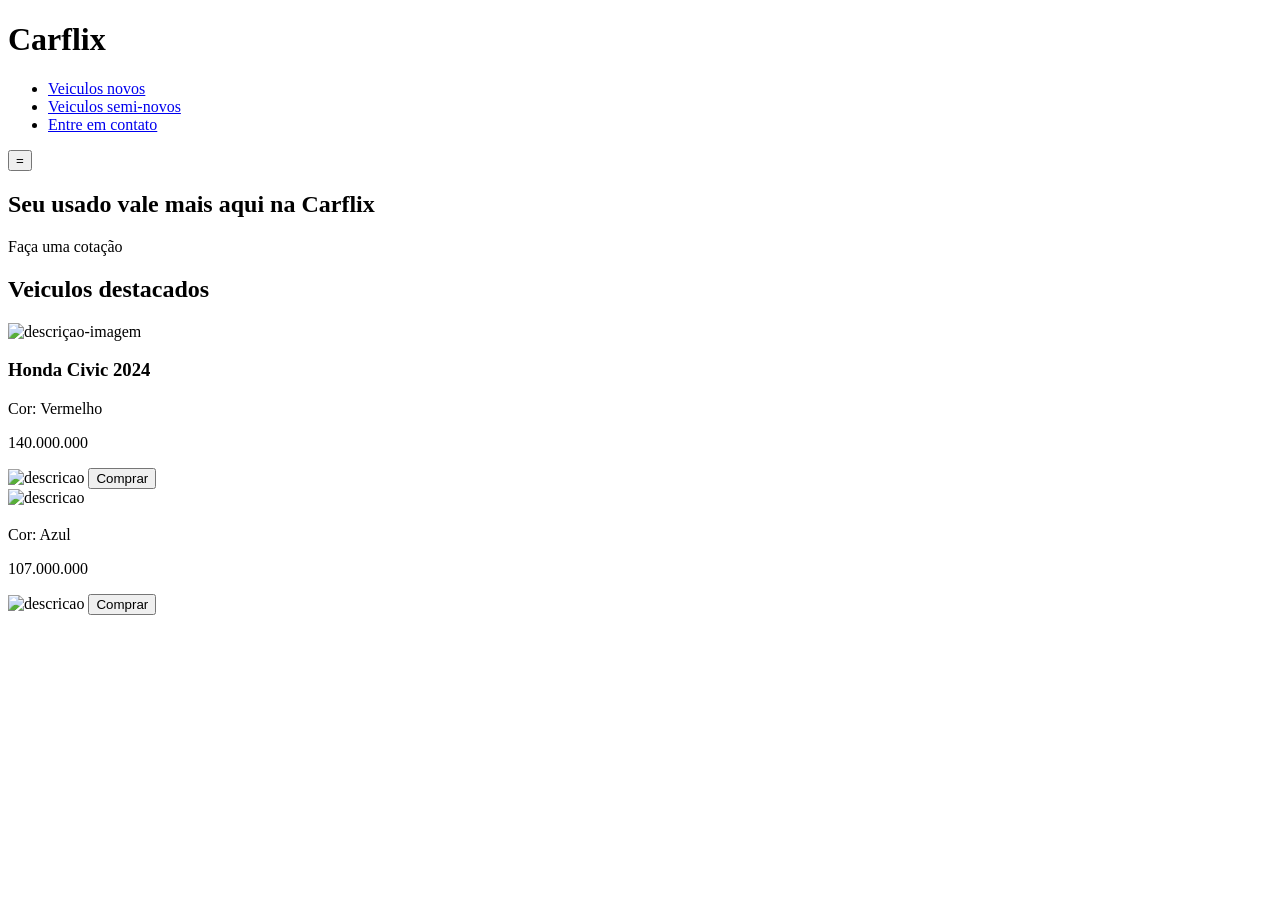
==== index.html @ d6a59742 "first commit" ====
<!DOCTYPE html>
<html lang="en">
<head>
    <meta charset="UTF-8">
    <meta name="viewport" content="width=device-width, initial-scale=1.0">
    <title>Carflix</title>
    <link rel="stylesheet" href="style.css">
</head>
<body>

    <header class="header">
        <div class="container nav-container">
            <h1 class="logo">Carflix</h1>

            <nav>
                <ul class="nav-links">
                    <li><a href="#">Veiculos novos</a></li>
                        <li><a href="#">Veiculos semi-novos</a></li>
                            <li><a href="#contato">Entre em contato</a></li>
                </ul>
            </nav>

            <button class="menu-toggle" id="menu-toggle">=</button>
        </div>
    </header>

    <section class="banner">
        <div class="container banner-content">
            <h2>Seu usado vale mais aqui na Carflix</h2>
            <buttom id="cotacaoBtn" class="btn-primary">Faça uma cotação</buttom>
        </div>
    </section>

    <main class="container">
        <h2 class="section-title">Veiculos destacados</h2>

        <div class="card">
            <div class="card"><img src="caminho.jpg" alt="descriçao-imagem">
                <h3>Honda Civic 2024</h3>
                <p>Cor: Vermelho</p>
                <p class="Price">140.000.000</p>
                <img src="imagem civic" alt="descricao">

                <button class="btn-buy">Comprar</button>
        </div>

        <div class="card">
            <div class="card"><img src="imagem" alt="descricao">
                <h3 Toyota Corolla 2020></h3>
                <p>Cor: Azul</p>
                <p class="Price">107.000.000</p>
                <img src="imagem corolla 2020" alt="descricao">

                <button class="btn-buy">Comprar</button>
        </div>
    </main>



</body>
</html>
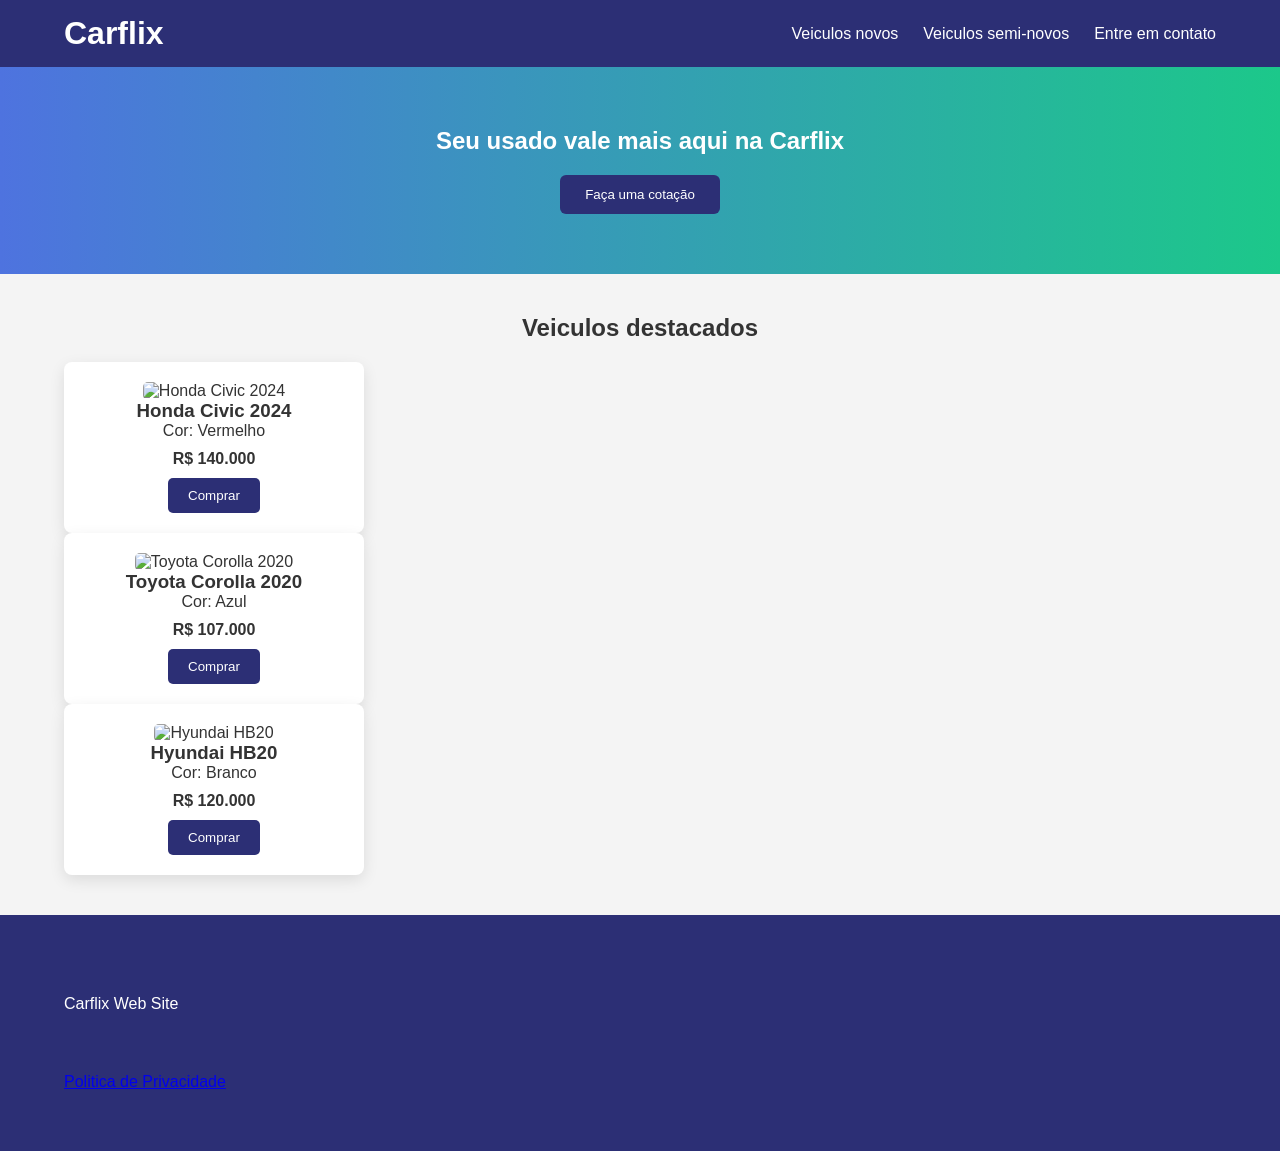
==== commit 757dd8c2: "Salvar site" ====
--- a/index.html
+++ b/index.html
@@ -12,11 +12,11 @@
         <div class="container nav-container">
             <h1 class="logo">Carflix</h1>
 
-            <nav>
+            <nav> 
                 <ul class="nav-links">
                     <li><a href="#">Veiculos novos</a></li>
-                        <li><a href="#">Veiculos semi-novos</a></li>
-                            <li><a href="#contato">Entre em contato</a></li>
+                    <li><a href="#">Veiculos semi-novos</a></li>
+                    <li><a href="#contato">Entre em contato</a></li>
                 </ul>
             </nav>
 
@@ -27,7 +27,7 @@
     <section class="banner">
         <div class="container banner-content">
             <h2>Seu usado vale mais aqui na Carflix</h2>
-            <buttom id="cotacaoBtn" class="btn-primary">Faça uma cotação</buttom>
+            <button id="cotacaoBtn" class="btn-primary">Faça uma cotação</button>
         </div>
     </section>
 
@@ -35,27 +35,40 @@
         <h2 class="section-title">Veiculos destacados</h2>
 
         <div class="card">
-            <div class="card"><img src="caminho.jpg" alt="descriçao-imagem">
-                <h3>Honda Civic 2024</h3>
-                <p>Cor: Vermelho</p>
-                <p class="Price">140.000.000</p>
-                <img src="imagem civic" alt="descricao">
-
-                <button class="btn-buy">Comprar</button>
+            <img src="images/civic-2024.jpg" alt="Honda Civic 2024">
+            <h3>Honda Civic 2024</h3>
+            <p>Cor: Vermelho</p>
+            <p class="price">R$ 140.000</p>
+            <button class="btn-buy">Comprar</button>
         </div>
 
         <div class="card">
-            <div class="card"><img src="imagem" alt="descricao">
-                <h3 Toyota Corolla 2020></h3>
-                <p>Cor: Azul</p>
-                <p class="Price">107.000.000</p>
-                <img src="imagem corolla 2020" alt="descricao">
+            <img src="https://www.auto123.com/en/multimedia/2020-toyota-corolla-sedan-photos/118695/" alt="Toyota Corolla 2020">
+            <h3>Toyota Corolla 2020</h3>
+            <p>Cor: Azul</p>
+            <p class="price">R$ 107.000</p>
+            <button class="btn-buy">Comprar</button>
+        </div>
 
-                <button class="btn-buy">Comprar</button>
+        <div class="card">
+            <img src="https://www.autoo.com.br/hyundai/hb20/fotos/1280_960/386_1.jpg" alt="Hyundai HB20">
+            <h3>Hyundai HB20</h3>
+            <p>Cor: Branco</p>
+            <p class="price">R$ 120.000</p>
+            <button class="btn-buy">Comprar</button>
         </div>
+
     </main>
 
-
+    <footer class="footer" id="contato">
+        <div class="container footer content">
+            <p>Carflix Web Site</p>
+            <div class="footer links">
+                <a href="#">Politica de Privacidade</a>
+            </div>
+        </div>
+    </footer>
 
 </body>
-</html>+</html>
+
--- a/style.css
+++ b/style.css
@@ -0,0 +1,174 @@
+* {
+    margin: 0;
+    padding: 0;
+    box-sizing: border-box;
+}
+
+body {
+    font-family: Arial, Helvetica, sans-serif;
+    background-color: #f4f4f4;
+    color: #333;
+}
+
+.container {
+    width: 90%;
+    max-width: 1200px;
+    margin: auto;
+}
+
+/* HEADER */
+.header {
+    background-color: #2c2f75;
+    color: white;
+    padding: 15px 0;
+}
+
+.nav-container {
+    display: flex;
+    justify-content: space-between;
+    align-items: center;
+}
+
+.nav-links {
+    list-style: none;
+    display: flex;
+    gap: 25px;
+}
+
+.nav-links a {
+    text-decoration: none;
+    color: white;
+    transition: 0.3s;
+}
+
+.nav-links a:hover {
+    color: #00c3ff;
+}
+
+.menu-toggle {
+    display: none;
+    background: none;
+    border: none;
+    color: white;
+    font-size: 24px;
+}
+
+/* BANNER */
+.banner {
+    background: linear-gradient(90deg, #4e73df, #1cc88a);
+    padding: 60px 0;
+    text-align: center;
+    color: white;
+}
+
+.btn-primary {
+    margin-top: 20px;
+    padding: 12px 25px;
+    border: none;
+    background-color: #2c2f75;
+    color: white;
+    cursor: pointer;
+    border-radius: 6px;
+    transition: 0.3s;
+}
+
+.btn-primary:hover {
+    transform: scale(1.05);
+}
+
+/* CARDS */
+.section-title {
+    margin: 40px 0 20px 0;
+    text-align: center;
+}
+
+.cards {
+    display: flex;
+    gap: 20px;
+    justify-content: center;
+    flex-wrap: wrap;
+}
+
+.card {
+    background-color: #ffffff;
+    padding: 20px;
+    width: 300px;
+    border-radius: 8px;
+    text-align: center;
+    box-shadow: 0 5px 15px rgba(0,0,0,0.1);
+    transition: 0.3s;
+}
+
+.card:hover {
+    transform: translateY(-5px);
+}
+
+.card img {
+    width: 100%;
+    border-radius: 5px;
+    height: 200px;
+}
+
+.price {
+    font-weight: bold;
+    margin: 10px 0;
+}
+
+.btn-buy {
+    padding: 10px 20px;
+    background-color: #2c2f75;
+    color: white;
+    border: none;
+    border-radius: 5px;
+    cursor: pointer;
+}
+
+.btn-buy:hover {
+    background-color: #1a1c4d;
+}
+
+/* FOOTER */
+.footer {
+    background-color: #2c2f75;
+    color: white;
+    padding: 20px 0;
+    margin-top: 40px;
+}
+
+.footer-content {
+    display: flex;
+    justify-content: space-between;
+    flex-wrap: wrap;
+}
+
+.footer-links a {
+    color: white;
+    text-decoration: none;
+    margin-left: 15px;
+}
+
+.footer-links a:hover {
+    text-decoration: underline;
+}
+
+/* RESPONSIVO */
+@media(max-width: 768px) {
+    .nav-links {
+        display: none;
+        flex-direction: column;
+        background-color: #2c2f75;
+        position: absolute;
+        top: 70px;
+        right: 20px;
+        padding: 15px;
+        border-radius: 6px;
+    }
+
+    .nav-links.active {
+        display: flex;
+    }
+
+    .menu-toggle {
+        display: block;
+    }
+}
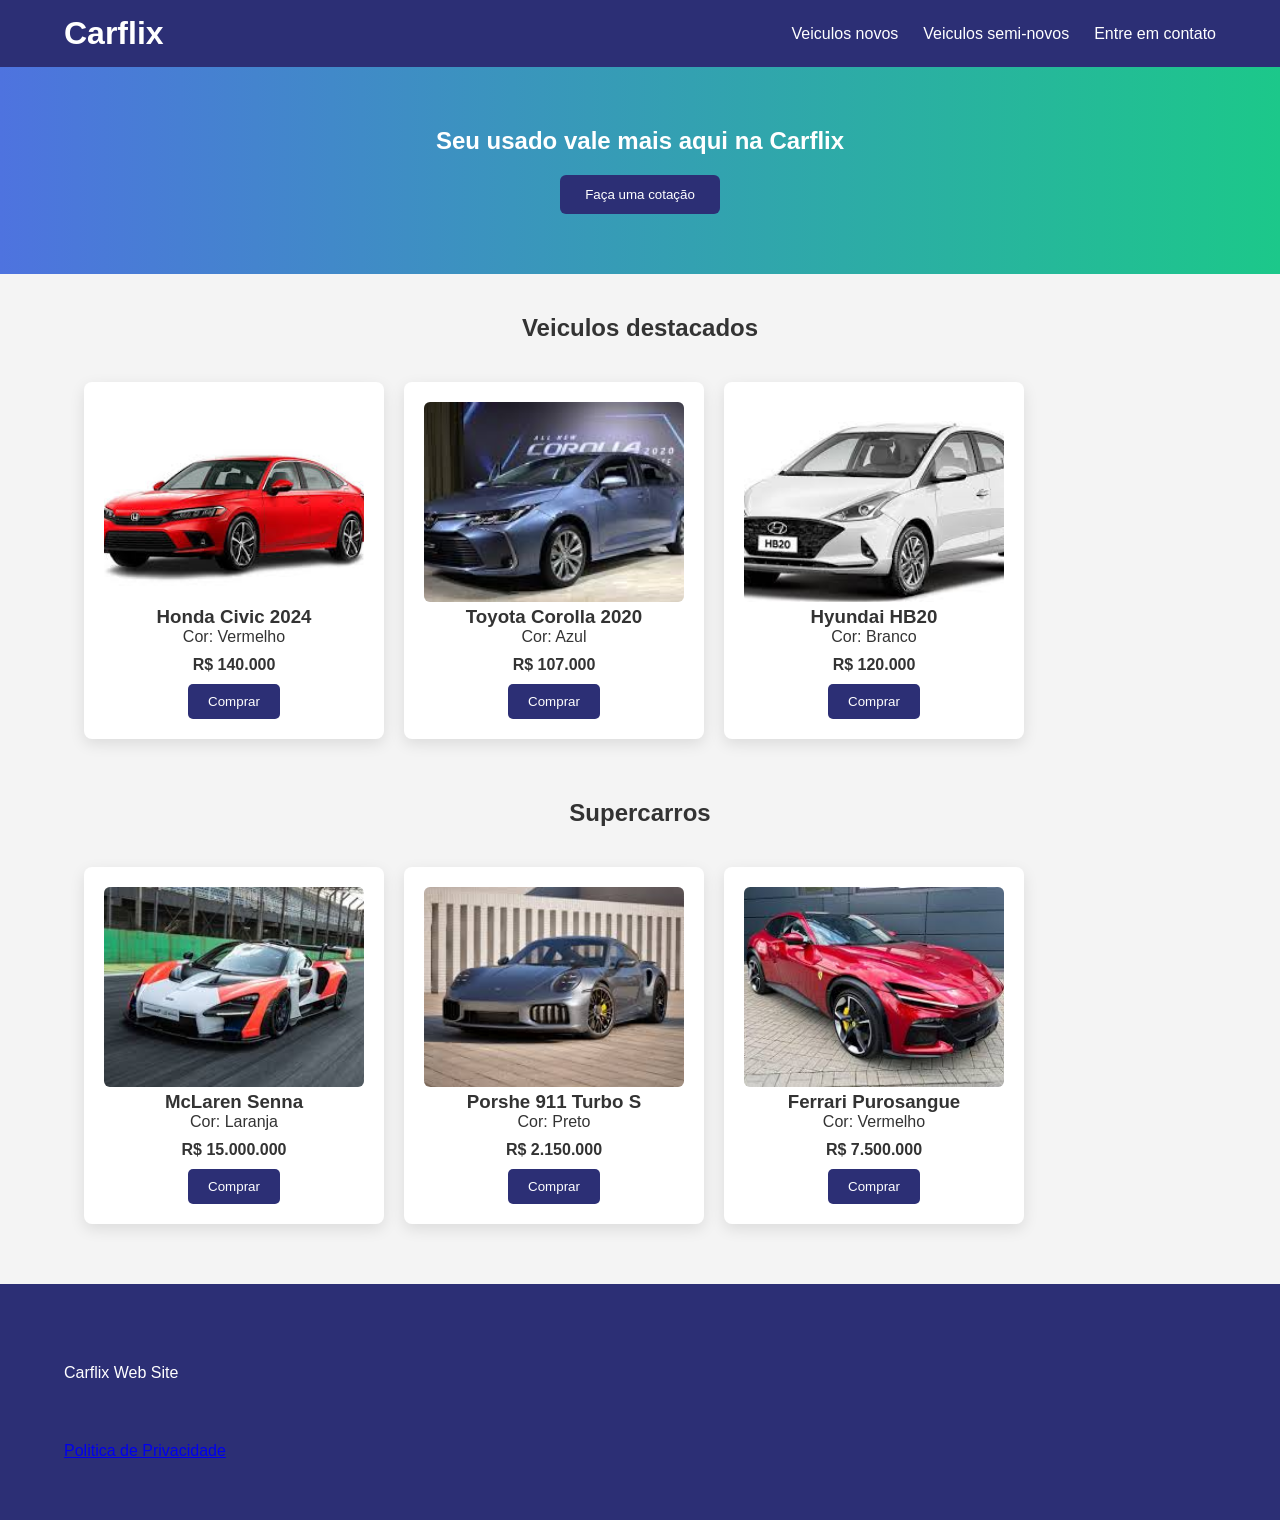
==== commit 15f0a8ed: "salvar alterações" ====
--- a/index.html
+++ b/index.html
@@ -32,31 +32,67 @@
     </section>
 
     <main class="container">
+
         <h2 class="section-title">Veiculos destacados</h2>
 
-        <div class="card">
-            <img src="images/civic-2024.jpg" alt="Honda Civic 2024">
-            <h3>Honda Civic 2024</h3>
-            <p>Cor: Vermelho</p>
-            <p class="price">R$ 140.000</p>
-            <button class="btn-buy">Comprar</button>
+        <div class="cards">
+
+            <div class="card">
+                <img src="images/civic-2024.jpg" alt="Honda Civic 2024">
+                <h3>Honda Civic 2024</h3>
+                <p>Cor: Vermelho</p>
+                <p class="price">R$ 140.000</p>
+                <button class="btn-buy">Comprar</button>
+            </div>
+
+            <div class="card">
+                <img src="images/corolla-2020.jpg" alt="Toyota Corolla 2020">
+                <h3>Toyota Corolla 2020</h3>
+                <p>Cor: Azul</p>
+                <p class="price">R$ 107.000</p>
+                <button class="btn-buy">Comprar</button>
+            </div>
+
+            <div class="card">
+                <img src="images/hb20-2022.jpg" alt="Hyundai HB20 2022">
+                <h3>Hyundai HB20</h3>
+                <p>Cor: Branco</p>
+                <p class="price">R$ 120.000</p>
+                <button class="btn-buy">Comprar</button>
+            </div>
+
         </div>
 
-        <div class="card">
-            <img src="https://www.auto123.com/en/multimedia/2020-toyota-corolla-sedan-photos/118695/" alt="Toyota Corolla 2020">
-            <h3>Toyota Corolla 2020</h3>
-            <p>Cor: Azul</p>
-            <p class="price">R$ 107.000</p>
-            <button class="btn-buy">Comprar</button>
-        </div>
+
+        <!-- NOVA SEÇÃO -->
+        <h2 class="section-title">Supercarros</h2>
+        <div class="cards">
+
+            <div class="card">
+            <img src="images/mclaren-senna.jpg" alt="McLaren Senna">
+                <h3>McLaren Senna</h3>
+                <p>Cor: Laranja</p>
+                <p class="price">R$ 15.000.000</p>
+                <button class="btn-buy">Comprar</button>
+            </div>
+        
+         <div class="card">
+            <img src="images/porshe.jpg" alt="Porshe 911 Turbo S">
+                <h3>Porshe 911 Turbo S</h3>
+                <p>Cor: Preto</p>
+                <p class="price">R$ 2.150.000</p>
+                <button class="btn-buy">Comprar</button>
+            </div>
+
 
         <div class="card">
-            <img src="https://www.autoo.com.br/hyundai/hb20/fotos/1280_960/386_1.jpg" alt="Hyundai HB20">
-            <h3>Hyundai HB20</h3>
-            <p>Cor: Branco</p>
-            <p class="price">R$ 120.000</p>
-            <button class="btn-buy">Comprar</button>
-        </div>
+            <img src="images/purosangue.jpg" alt="Ferrari Purosangue 2025">
+                <h3>Ferrari Purosangue</h3>
+                <p>Cor: Vermelho</p>
+                <p class="price">R$ 7.500.000</p>
+                <button class="btn-buy">Comprar</button>
+        </div>    
+
 
     </main>
 
@@ -70,5 +106,4 @@
     </footer>
 
 </body>
-</html>
-
+</html>
--- a/style.css
+++ b/style.css
@@ -85,8 +85,8 @@
 .cards {
     display: flex;
     gap: 20px;
-    justify-content: center;
-    flex-wrap: wrap;
+    overflow-x: auto;
+    padding: 20px;
 }
 
 .card {
@@ -105,8 +105,9 @@
 
 .card img {
     width: 100%;
-    border-radius: 5px;
     height: 200px;
+    object-fit: cover;
+    border-radius: 6px;
 }
 
 .price {
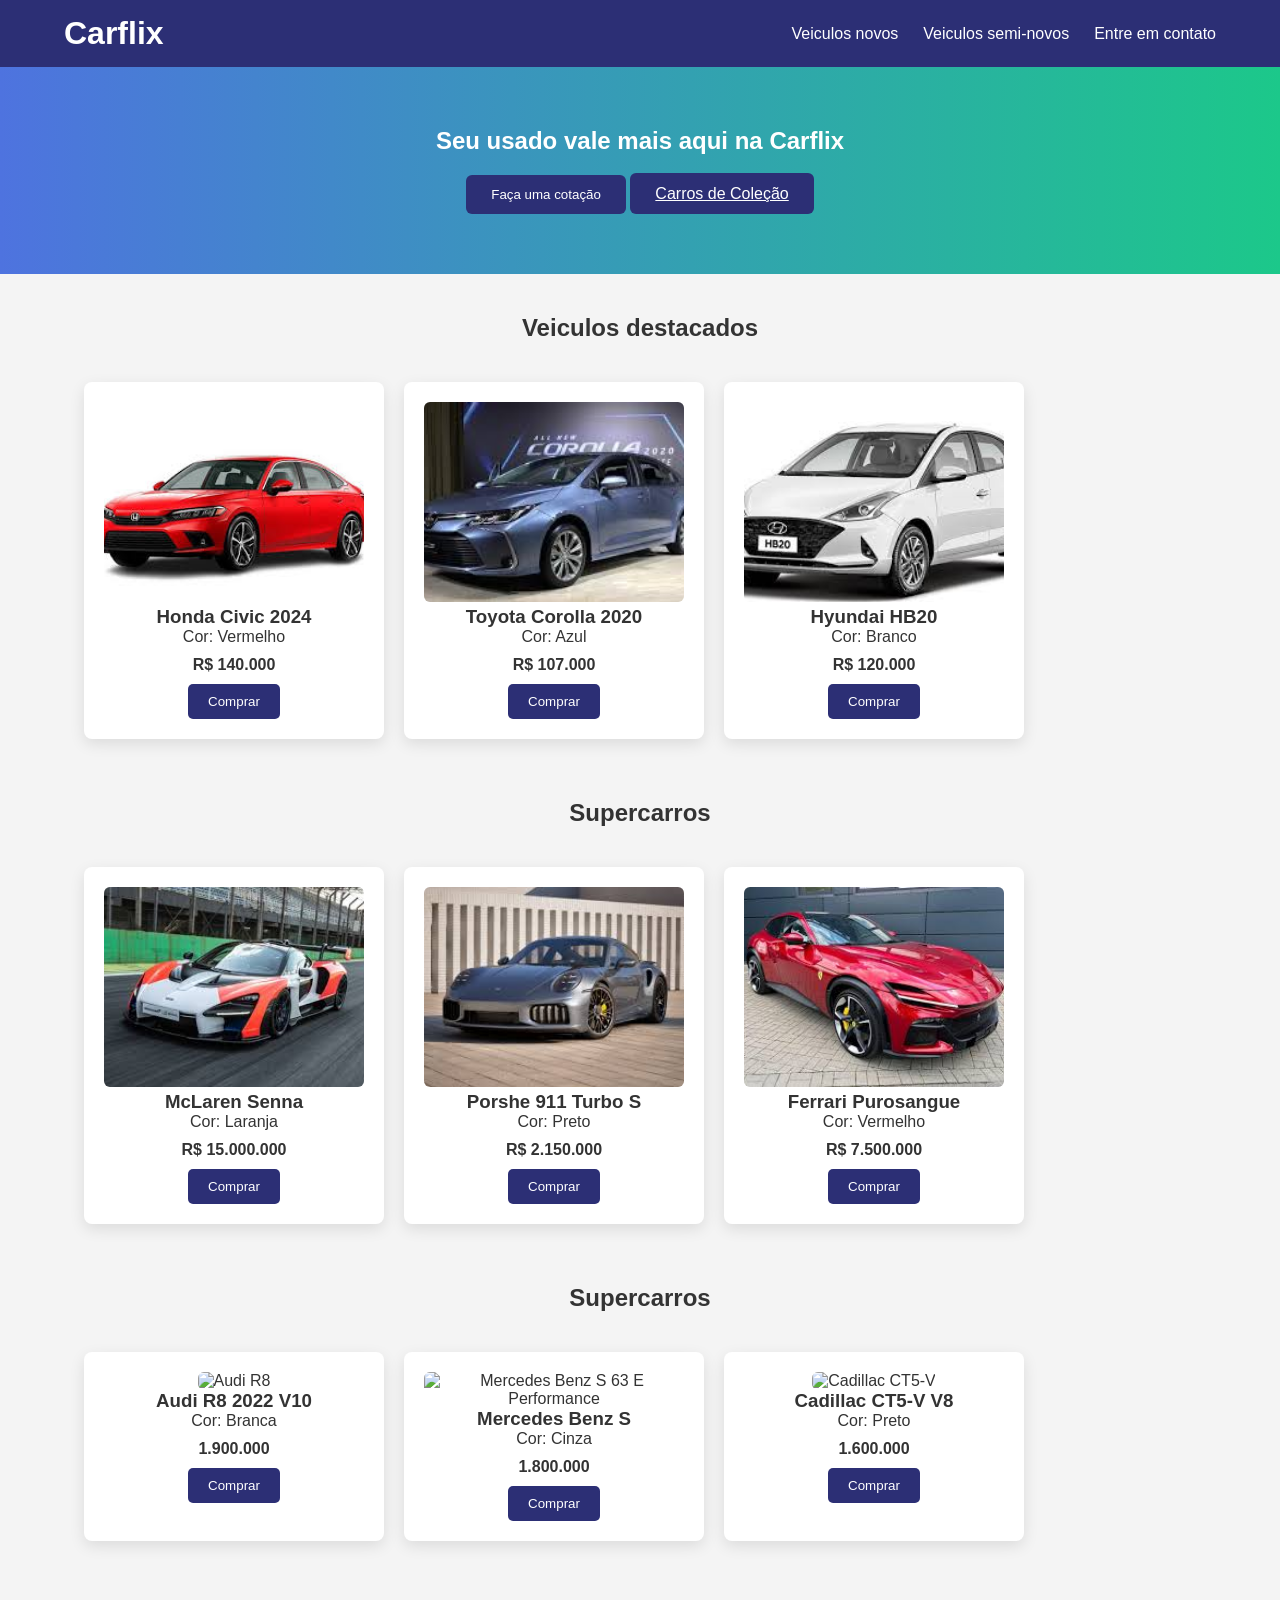
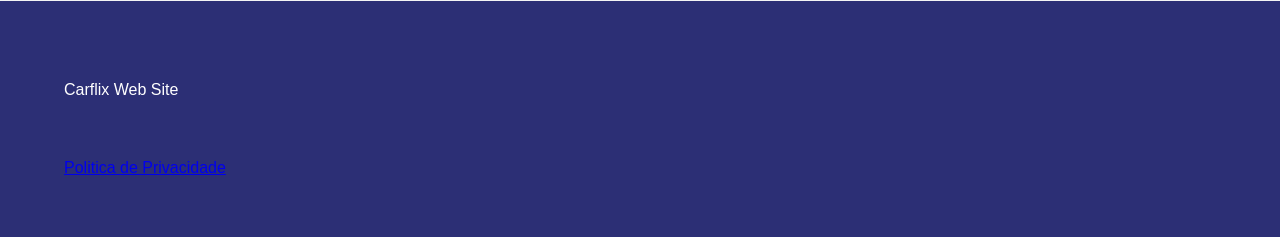
==== commit a3415490: "Add supercar section with new car listings Added new supercar section with Audi, Mercedes, and Cadil" ====
--- a/index.html
+++ b/index.html
@@ -28,6 +28,9 @@
         <div class="container banner-content">
             <h2>Seu usado vale mais aqui na Carflix</h2>
             <button id="cotacaoBtn" class="btn-primary">Faça uma cotação</button>
+
+           <a href="colecao.html" class="btn-primary">Carros de Coleção</a>
+           
         </div>
     </section>
 
@@ -66,32 +69,68 @@
 
         <!-- NOVA SEÇÃO -->
         <h2 class="section-title">Supercarros</h2>
+
         <div class="cards">
 
             <div class="card">
-            <img src="images/mclaren-senna.jpg" alt="McLaren Senna">
+                <img src="images/mclaren-senna.jpg" alt="McLaren Senna">
                 <h3>McLaren Senna</h3>
                 <p>Cor: Laranja</p>
                 <p class="price">R$ 15.000.000</p>
                 <button class="btn-buy">Comprar</button>
             </div>
         
-         <div class="card">
-            <img src="images/porshe.jpg" alt="Porshe 911 Turbo S">
+            <div class="card">
+                <img src="images/porshe.jpg" alt="Porshe 911 Turbo S">
                 <h3>Porshe 911 Turbo S</h3>
                 <p>Cor: Preto</p>
                 <p class="price">R$ 2.150.000</p>
                 <button class="btn-buy">Comprar</button>
             </div>
 
-
-        <div class="card">
-            <img src="images/purosangue.jpg" alt="Ferrari Purosangue 2025">
+            <div class="card">
+                <img src="images/purosangue.jpg" alt="Ferrari Purosangue 2025">
                 <h3>Ferrari Purosangue</h3>
                 <p>Cor: Vermelho</p>
                 <p class="price">R$ 7.500.000</p>
                 <button class="btn-buy">Comprar</button>
-        </div>    
+            </div>
+
+        </div>
+
+        <!-- NOVA SEÇÃO -->
+        <h2 class="section-title">Supercarros</h2>
+
+        <div class="cards">
+            <div class="card">
+                <img src="images/audi.jpg" alt="Audi R8">
+                <h3>Audi R8 2022 V10</h3>
+                <p>Cor: Branca</p>
+                <p class="price">1.900.000</p>
+                <button class="btn-buy">Comprar</button>
+            </div>
+
+            <div class="card">
+                <img src="images/mercedes.jpg" alt="Mercedes Benz S 63 E Performance">
+                <h3>Mercedes Benz S</h3>
+                <p>Cor: Cinza</p>
+                <p class="price">1.800.000</p>
+                <button class="btn-buy">Comprar</button>
+            </div>
+
+
+            <div class="card">
+                <img src="images/cadilac.jpg" alt="Cadillac CT5-V ">
+                <h3>Cadillac CT5-V V8</h3>
+                <p>Cor: Preto</p>
+                <p class="price">1.600.000</p>
+                <button class="btn-buy">Comprar</button>
+            </div>
+
+
+
+
+        </section>
 
 
     </main>
@@ -106,4 +145,4 @@
     </footer>
 
 </body>
-</html>+</html>
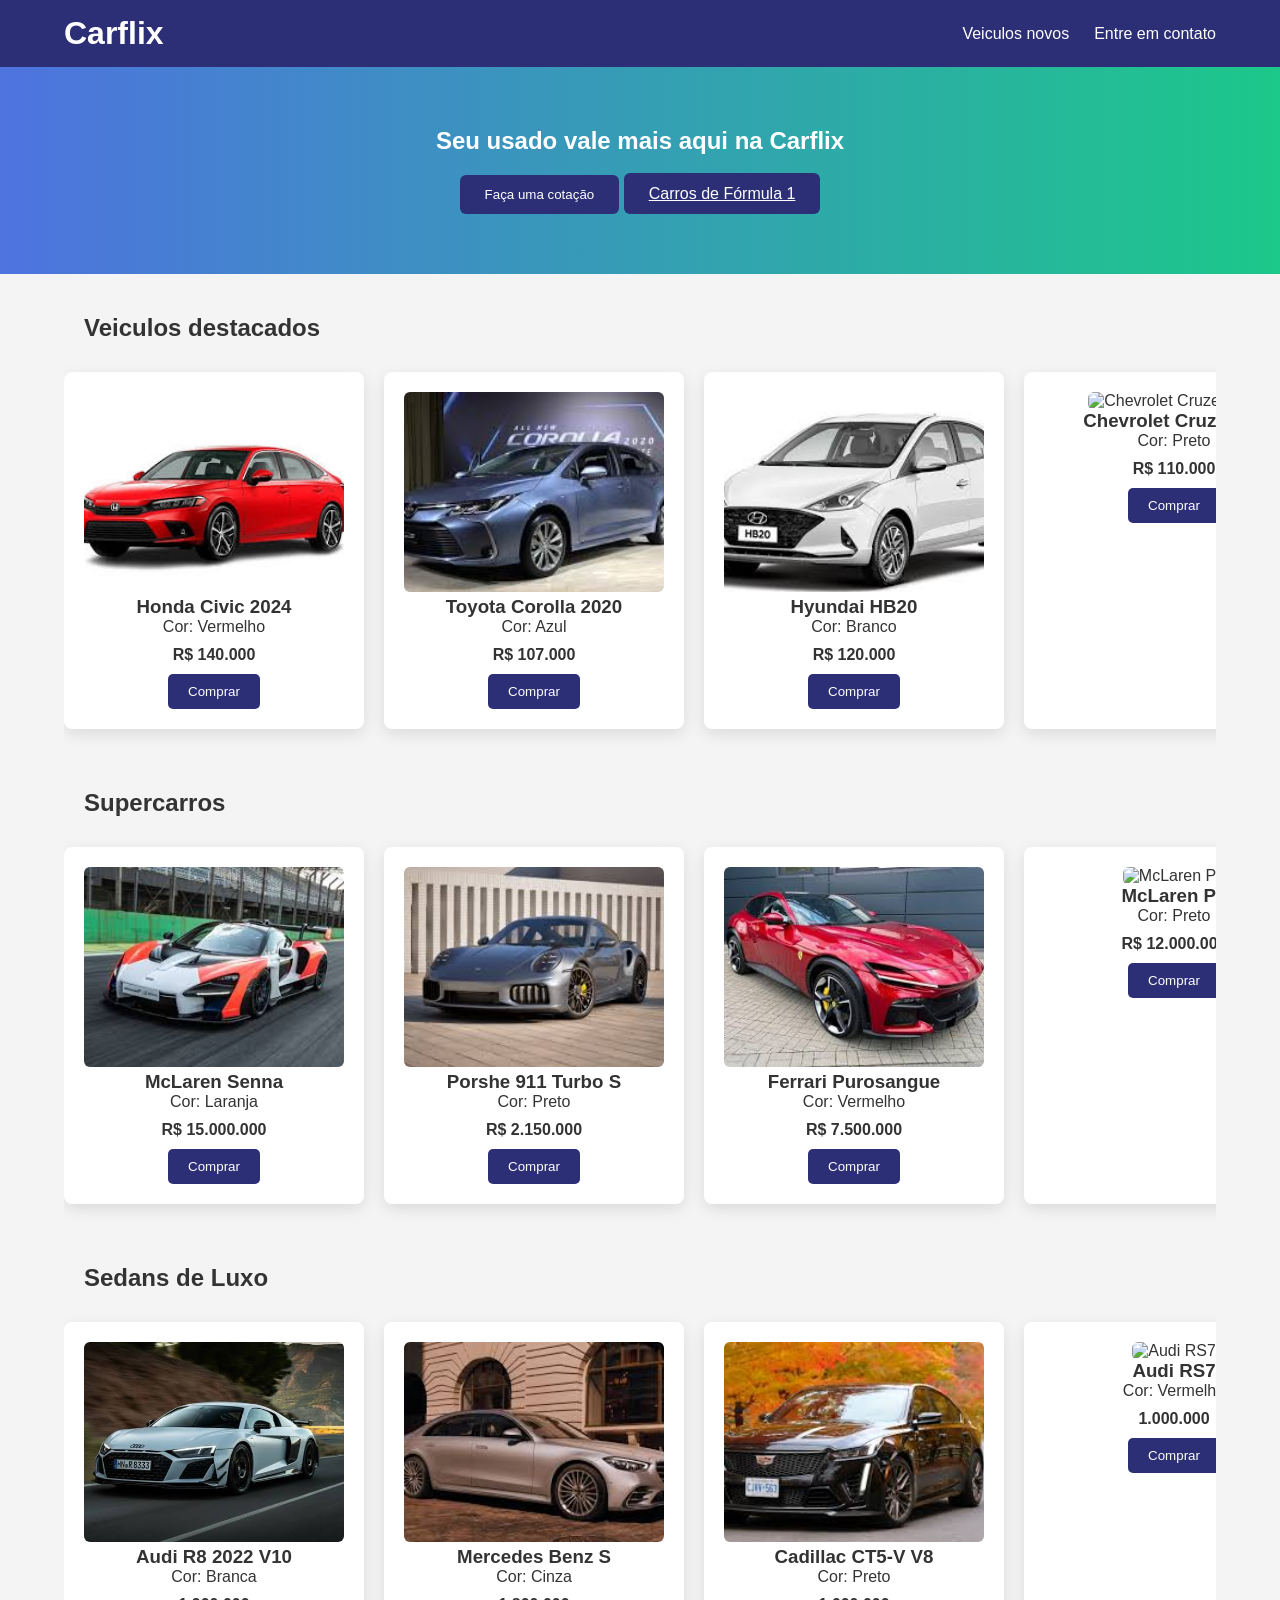
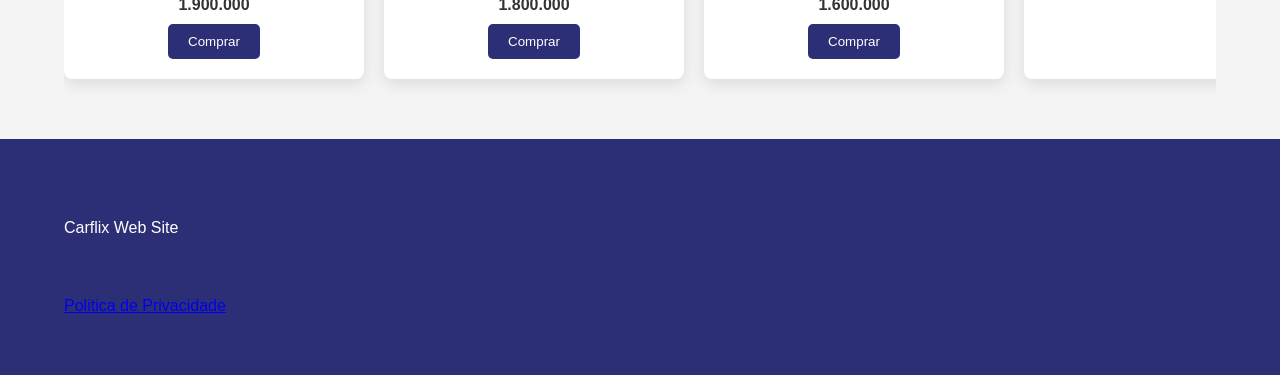
==== commit 2c736b5d: "Update vehicle listings and add new sections" ====
--- a/index.html
+++ b/index.html
@@ -15,7 +15,6 @@
             <nav> 
                 <ul class="nav-links">
                     <li><a href="#">Veiculos novos</a></li>
-                    <li><a href="#">Veiculos semi-novos</a></li>
                     <li><a href="#contato">Entre em contato</a></li>
                 </ul>
             </nav>
@@ -29,7 +28,7 @@
             <h2>Seu usado vale mais aqui na Carflix</h2>
             <button id="cotacaoBtn" class="btn-primary">Faça uma cotação</button>
 
-           <a href="colecao.html" class="btn-primary">Carros de Coleção</a>
+           <a href="colecao.html" class="btn-primary">Carros de Fórmula 1</a>
            
         </div>
     </section>
@@ -64,6 +63,23 @@
                 <button class="btn-buy">Comprar</button>
             </div>
 
+            <div class="card">
+                <img src="images/cruze.jpg" alt="Chevrolet Cruze 2023">
+                <h3>Chevrolet Cruze LTZ</h3>
+                <p>Cor: Preto</p>
+                <p class="price">R$ 110.000</p>
+                <button class="btn-buy">Comprar</button>
+            </div>
+
+            <div class="card">
+                <img src="images/jetta.jpg" alt="Volkswagen Jetta GLI">
+                <h3>Volkswagen Jetta GLI</h3>
+                <p>Cor: Vermelho</p>
+                <p class="price">R$ 270.000</p>
+                <button class="btn-buy">Comprar</button>
+            </div>
+
+
         </div>
 
 
@@ -96,10 +112,26 @@
                 <button class="btn-buy">Comprar</button>
             </div>
 
+            <div class="card">
+                <img src="images/mcalrenp1.jpg" alt="McLaren P1">
+                <h3>McLaren P1</h3>
+                <p>Cor: Preto</p>
+                <p class="price">R$ 12.000.000</p>
+                <button class="btn-buy">Comprar</button>
+            </div>
+
+            <div class="card">
+                <img src="images/lamborghinievo.webp" alt="Lamborghini Huracan Evo">
+                <h3>Lamborghini  Huracan Evo</h3>
+                <p>Cor: Vermelho</p>
+                <p class="price">R$ 4.500.000</p>
+                <button class="btn-buy">Comprar</button>
+            </div>
+
         </div>
 
         <!-- NOVA SEÇÃO -->
-        <h2 class="section-title">Supercarros</h2>
+        <h2 class="section-title">Sedans de Luxo</h2>
 
         <div class="cards">
             <div class="card">
@@ -127,7 +159,21 @@
                 <button class="btn-buy">Comprar</button>
             </div>
 
+            <div class="card">
+                <img src="images/rs7.webp" alt="Audi RS7">
+                <h3>Audi RS7</h3>
+                <p>Cor: Vermelho</p>
+                <p class="price">1.000.000</p>
+                <button class="btn-buy">Comprar</button>
+            </div>
 
+            <div class="card">
+                <img src="images/bmw.jpg" alt="BMW M5 Competition">
+                <h3>BMW M5 Competition</h3>
+                <p>Cor: Prata</p>
+                <p class="price">990.000</p>
+                <button class="btn-buy">Comprar</button>
+            </div>
 
 
         </section>
--- a/style.css
+++ b/style.css
@@ -78,21 +78,23 @@
 
 /* CARDS */
 .section-title {
-    margin: 40px 0 20px 0;
-    text-align: center;
+    margin: 40px 0 10px 20px;
+    text-align: left;
 }
+
 
 .cards {
     display: flex;
     gap: 20px;
     overflow-x: auto;
-    padding: 20px;
+    padding: 20px 0;
 }
 
 .card {
     background-color: #ffffff;
     padding: 20px;
     width: 300px;
+    flex: 0 0 300px;
     border-radius: 8px;
     text-align: center;
     box-shadow: 0 5px 15px rgba(0,0,0,0.1);
@@ -172,4 +174,20 @@
     .menu-toggle {
         display: block;
     }
-}+
+    .btn-colecao{
+    display:inline-block;
+    margin-top:20px;
+    padding:12px 25px;
+    background-color:#ff3c3c;
+    color:white;
+    text-decoration:none;
+    border-radius:6px;
+    font-weight:bold;
+    transition:0.3s;
+}
+
+.btn-colecao:hover{
+    background-color:#cc2f2f;
+}
+}
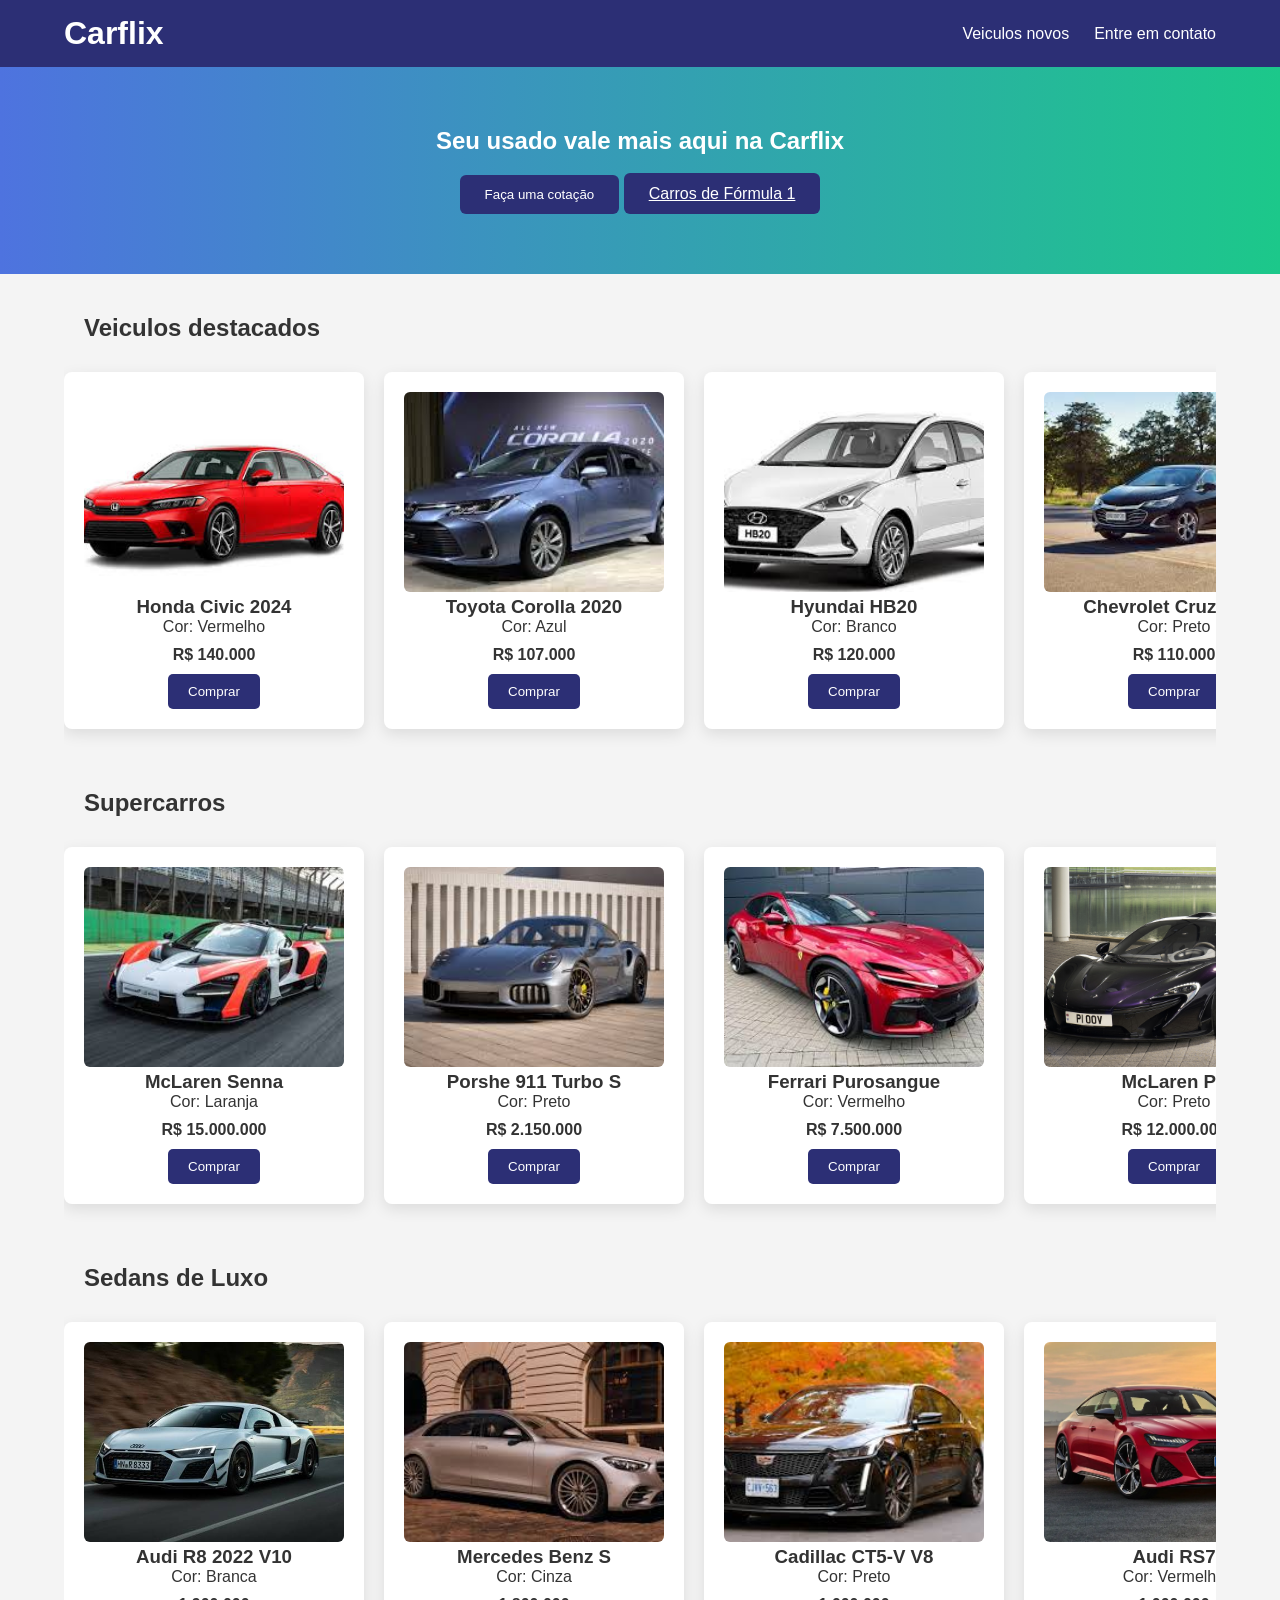
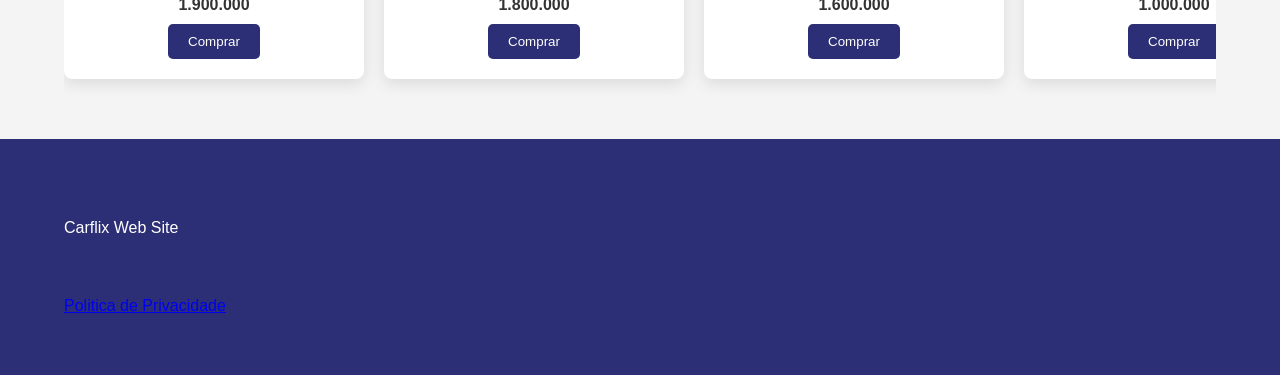
==== commit 1eede215: "teste" ====
--- a/index.html
+++ b/index.html
@@ -7,7 +7,7 @@
     <link rel="stylesheet" href="style.css">
 </head>
 <body>
-
+<!-- TESTEEEEEEEEEEEEEEEEEEEEEEEEEEEEEEEEEEEEEEEEEEEEEEEEEEE -->
     <header class="header">
         <div class="container nav-container">
             <h1 class="logo">Carflix</h1>
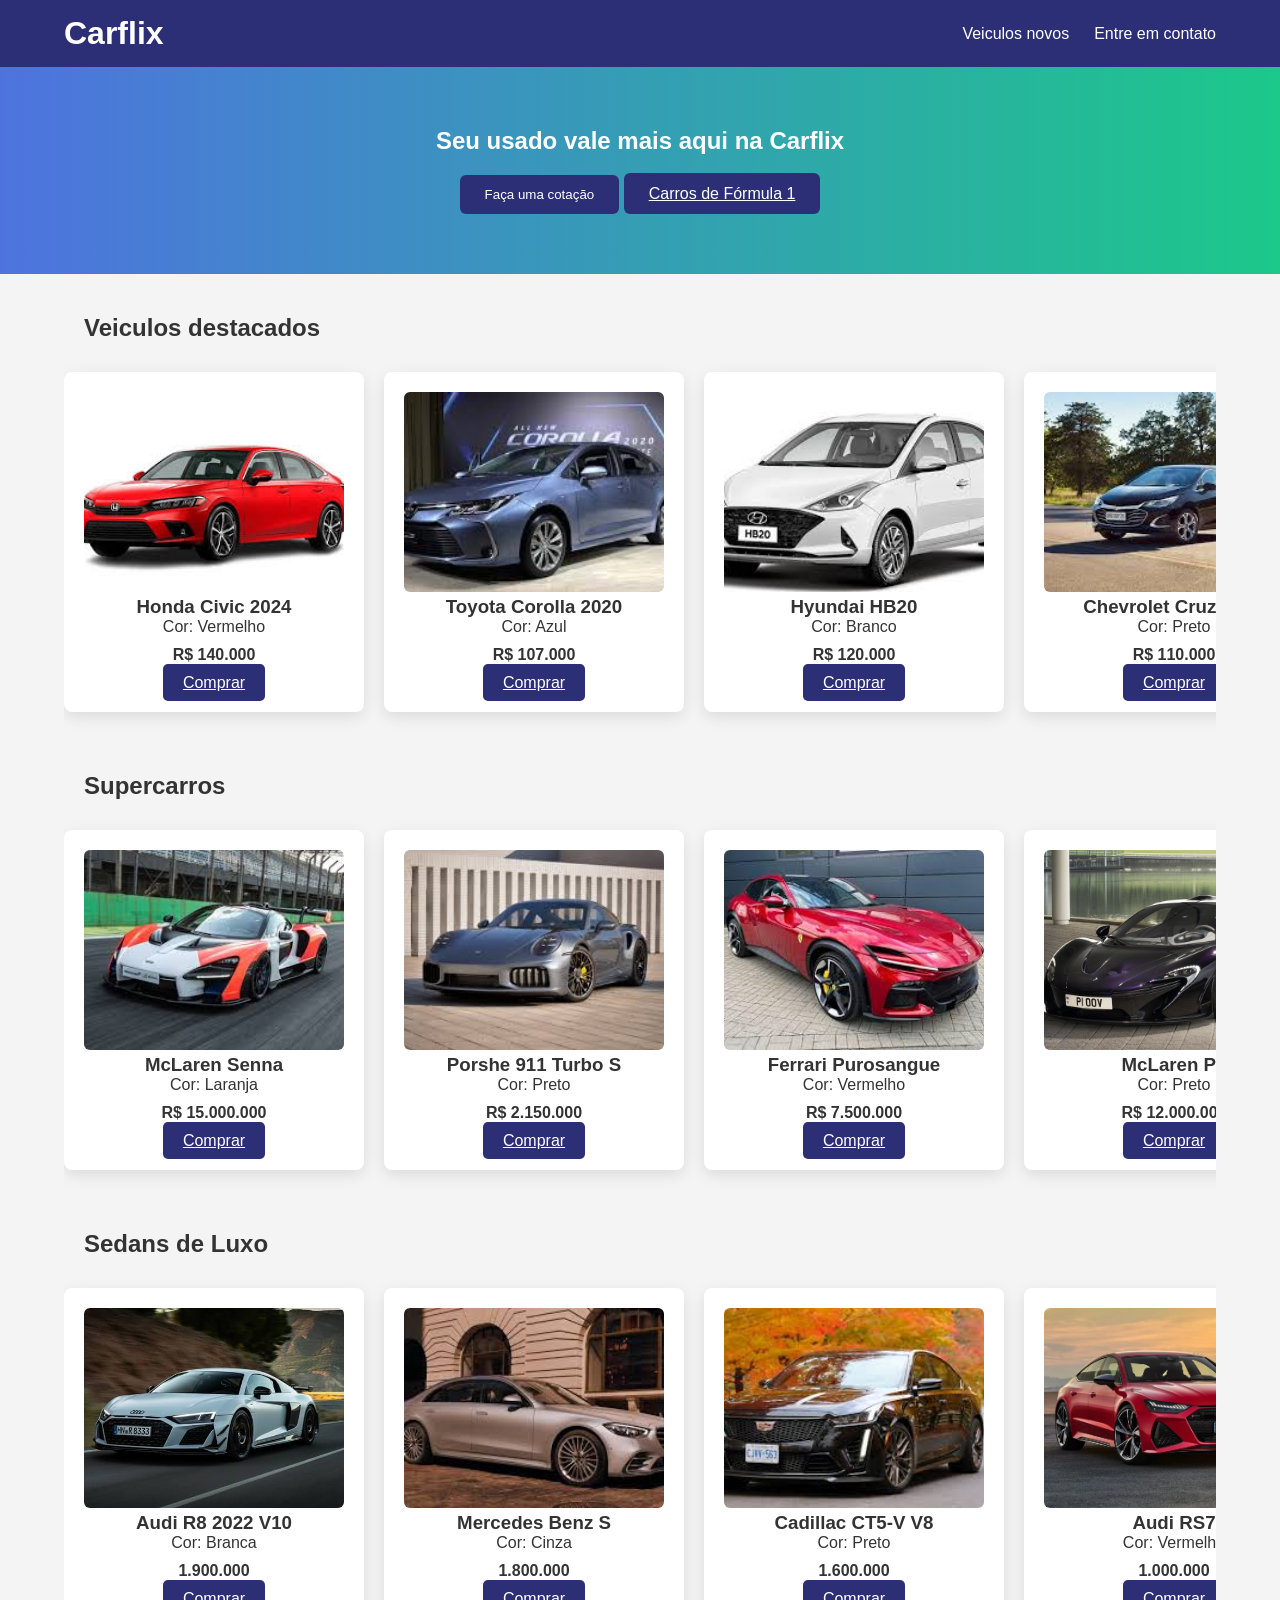
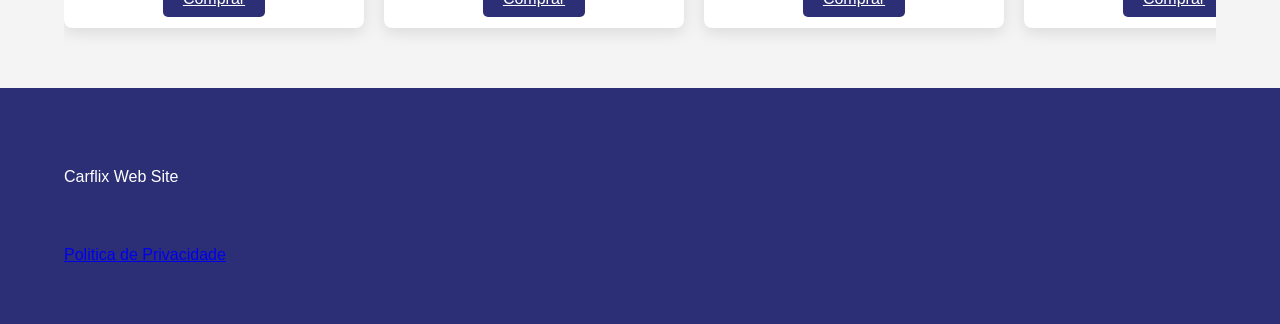
==== commit 4b82845f: "alterar codes" ====
--- a/index.html
+++ b/index.html
@@ -1,194 +1,190 @@
 <!DOCTYPE html>
-<html lang="en">
+<html lang="pt-br">
+
 <head>
     <meta charset="UTF-8">
     <meta name="viewport" content="width=device-width, initial-scale=1.0">
     <title>Carflix</title>
     <link rel="stylesheet" href="style.css">
 </head>
+
 <body>
-<!-- TESTEEEEEEEEEEEEEEEEEEEEEEEEEEEEEEEEEEEEEEEEEEEEEEEEEEE -->
-    <header class="header">
-        <div class="container nav-container">
-            <h1 class="logo">Carflix</h1>
 
-            <nav> 
-                <ul class="nav-links">
-                    <li><a href="#">Veiculos novos</a></li>
-                    <li><a href="#contato">Entre em contato</a></li>
-                </ul>
-            </nav>
+<header class="header">
+    <div class="container nav-container">
+        <h1 class="logo">Carflix</h1>
 
-            <button class="menu-toggle" id="menu-toggle">=</button>
-        </div>
-    </header>
+        <nav>
+            <ul class="nav-links">
+                <li><a href="#">Veiculos novos</a></li>
+                <li><a href="#contato">Entre em contato</a></li>
+            </ul>
+        </nav>
 
-    <section class="banner">
-        <div class="container banner-content">
-            <h2>Seu usado vale mais aqui na Carflix</h2>
-            <button id="cotacaoBtn" class="btn-primary">Faça uma cotação</button>
+        <button class="menu-toggle" id="menu-toggle">=</button>
+    </div>
+</header>
 
-           <a href="colecao.html" class="btn-primary">Carros de Fórmula 1</a>
-           
-        </div>
-    </section>
+<section class="banner">
+    <div class="container banner-content">
+        <h2>Seu usado vale mais aqui na Carflix</h2>
+        <button id="cotacaoBtn" class="btn-primary">Faça uma cotação</button>
 
-    <main class="container">
+        <a href="colecao.html" class="btn-primary">Carros de Fórmula 1</a>
+    </div>
+</section>
 
-        <h2 class="section-title">Veiculos destacados</h2>
+<main class="container">
 
-        <div class="cards">
+    <h2 class="section-title">Veiculos destacados</h2>
 
-            <div class="card">
-                <img src="images/civic-2024.jpg" alt="Honda Civic 2024">
-                <h3>Honda Civic 2024</h3>
-                <p>Cor: Vermelho</p>
-                <p class="price">R$ 140.000</p>
-                <button class="btn-buy">Comprar</button>
-            </div>
+    <div class="cards">
 
-            <div class="card">
-                <img src="images/corolla-2020.jpg" alt="Toyota Corolla 2020">
-                <h3>Toyota Corolla 2020</h3>
-                <p>Cor: Azul</p>
-                <p class="price">R$ 107.000</p>
-                <button class="btn-buy">Comprar</button>
-            </div>
-
-            <div class="card">
-                <img src="images/hb20-2022.jpg" alt="Hyundai HB20 2022">
-                <h3>Hyundai HB20</h3>
-                <p>Cor: Branco</p>
-                <p class="price">R$ 120.000</p>
-                <button class="btn-buy">Comprar</button>
-            </div>
-
-            <div class="card">
-                <img src="images/cruze.jpg" alt="Chevrolet Cruze 2023">
-                <h3>Chevrolet Cruze LTZ</h3>
-                <p>Cor: Preto</p>
-                <p class="price">R$ 110.000</p>
-                <button class="btn-buy">Comprar</button>
-            </div>
-
-            <div class="card">
-                <img src="images/jetta.jpg" alt="Volkswagen Jetta GLI">
-                <h3>Volkswagen Jetta GLI</h3>
-                <p>Cor: Vermelho</p>
-                <p class="price">R$ 270.000</p>
-                <button class="btn-buy">Comprar</button>
-            </div>
-
-
+        <div class="card">
+            <img src="images/civic-2024.jpg" alt="Honda Civic 2024">
+            <h3>Honda Civic 2024</h3>
+            <p>Cor: Vermelho</p>
+            <p class="price">R$ 140.000</p>
+            <a href="compra.html?carro=Honda Civic 2024" class="btn-buy">Comprar</a>
         </div>
 
-
-        <!-- NOVA SEÇÃO -->
-        <h2 class="section-title">Supercarros</h2>
-
-        <div class="cards">
-
-            <div class="card">
-                <img src="images/mclaren-senna.jpg" alt="McLaren Senna">
-                <h3>McLaren Senna</h3>
-                <p>Cor: Laranja</p>
-                <p class="price">R$ 15.000.000</p>
-                <button class="btn-buy">Comprar</button>
-            </div>
-        
-            <div class="card">
-                <img src="images/porshe.jpg" alt="Porshe 911 Turbo S">
-                <h3>Porshe 911 Turbo S</h3>
-                <p>Cor: Preto</p>
-                <p class="price">R$ 2.150.000</p>
-                <button class="btn-buy">Comprar</button>
-            </div>
-
-            <div class="card">
-                <img src="images/purosangue.jpg" alt="Ferrari Purosangue 2025">
-                <h3>Ferrari Purosangue</h3>
-                <p>Cor: Vermelho</p>
-                <p class="price">R$ 7.500.000</p>
-                <button class="btn-buy">Comprar</button>
-            </div>
-
-            <div class="card">
-                <img src="images/mcalrenp1.jpg" alt="McLaren P1">
-                <h3>McLaren P1</h3>
-                <p>Cor: Preto</p>
-                <p class="price">R$ 12.000.000</p>
-                <button class="btn-buy">Comprar</button>
-            </div>
-
-            <div class="card">
-                <img src="images/lamborghinievo.webp" alt="Lamborghini Huracan Evo">
-                <h3>Lamborghini  Huracan Evo</h3>
-                <p>Cor: Vermelho</p>
-                <p class="price">R$ 4.500.000</p>
-                <button class="btn-buy">Comprar</button>
-            </div>
-
+        <div class="card">
+            <img src="images/corolla-2020.jpg" alt="Toyota Corolla 2020">
+            <h3>Toyota Corolla 2020</h3>
+            <p>Cor: Azul</p>
+            <p class="price">R$ 107.000</p>
+            <a href="compra.html?carro=Toyota Corolla 2020" class="btn-buy">Comprar</a>
         </div>
 
-        <!-- NOVA SEÇÃO -->
-        <h2 class="section-title">Sedans de Luxo</h2>
+        <div class="card">
+            <img src="images/hb20-2022.jpg" alt="Hyundai HB20 2022">
+            <h3>Hyundai HB20</h3>
+            <p>Cor: Branco</p>
+            <p class="price">R$ 120.000</p>
+            <a href="compra.html?carro=Hyundai HB20" class="btn-buy">Comprar</a>
+        </div>
 
-        <div class="cards">
-            <div class="card">
-                <img src="images/audi.jpg" alt="Audi R8">
-                <h3>Audi R8 2022 V10</h3>
-                <p>Cor: Branca</p>
-                <p class="price">1.900.000</p>
-                <button class="btn-buy">Comprar</button>
-            </div>
+        <div class="card">
+            <img src="images/cruze.jpg" alt="Chevrolet Cruze 2023">
+            <h3>Chevrolet Cruze LTZ</h3>
+            <p>Cor: Preto</p>
+            <p class="price">R$ 110.000</p>
+            <a href="compra.html?carro=Chevrolet Cruze LTZ" class="btn-buy">Comprar</a>
+        </div>
 
-            <div class="card">
-                <img src="images/mercedes.jpg" alt="Mercedes Benz S 63 E Performance">
-                <h3>Mercedes Benz S</h3>
-                <p>Cor: Cinza</p>
-                <p class="price">1.800.000</p>
-                <button class="btn-buy">Comprar</button>
-            </div>
+        <div class="card">
+            <img src="images/jetta.jpg" alt="Volkswagen Jetta GLI">
+            <h3>Volkswagen Jetta GLI</h3>
+            <p>Cor: Vermelho</p>
+            <p class="price">R$ 270.000</p>
+            <a href="compra.html?carro=Volkswagen Jetta GLI" class="btn-buy">Comprar</a>
+        </div>
 
+    </div>
 
-            <div class="card">
-                <img src="images/cadilac.jpg" alt="Cadillac CT5-V ">
-                <h3>Cadillac CT5-V V8</h3>
-                <p>Cor: Preto</p>
-                <p class="price">1.600.000</p>
-                <button class="btn-buy">Comprar</button>
-            </div>
+    <h2 class="section-title">Supercarros</h2>
 
-            <div class="card">
-                <img src="images/rs7.webp" alt="Audi RS7">
-                <h3>Audi RS7</h3>
-                <p>Cor: Vermelho</p>
-                <p class="price">1.000.000</p>
-                <button class="btn-buy">Comprar</button>
-            </div>
+    <div class="cards">
 
-            <div class="card">
-                <img src="images/bmw.jpg" alt="BMW M5 Competition">
-                <h3>BMW M5 Competition</h3>
-                <p>Cor: Prata</p>
-                <p class="price">990.000</p>
-                <button class="btn-buy">Comprar</button>
-            </div>
+        <div class="card">
+            <img src="images/mclaren-senna.jpg" alt="McLaren Senna">
+            <h3>McLaren Senna</h3>
+            <p>Cor: Laranja</p>
+            <p class="price">R$ 15.000.000</p>
+            <a href="compra.html?carro=McLaren Senna" class="btn-buy">Comprar</a>
+        </div>
 
+        <div class="card">
+            <img src="images/porshe.jpg" alt="Porshe 911 Turbo S">
+            <h3>Porshe 911 Turbo S</h3>
+            <p>Cor: Preto</p>
+            <p class="price">R$ 2.150.000</p>
+            <a href="compra.html?carro=Porshe 911 Turbo S" class="btn-buy">Comprar</a>
+        </div>
 
-        </section>
+        <div class="card">
+            <img src="images/purosangue.jpg" alt="Ferrari Purosangue 2025">
+            <h3>Ferrari Purosangue</h3>
+            <p>Cor: Vermelho</p>
+            <p class="price">R$ 7.500.000</p>
+            <a href="compra.html?carro=Ferrari Purosangue" class="btn-buy">Comprar</a>
+        </div>
 
+        <div class="card">
+            <img src="images/mcalrenp1.jpg" alt="McLaren P1">
+            <h3>McLaren P1</h3>
+            <p>Cor: Preto</p>
+            <p class="price">R$ 12.000.000</p>
+            <a href="compra.html?carro=McLaren P1" class="btn-buy">Comprar</a>
+        </div>
 
-    </main>
+        <div class="card">
+            <img src="images/lamborghinievo.webp" alt="Lamborghini Huracan Evo">
+            <h3>Lamborghini Huracan Evo</h3>
+            <p>Cor: Vermelho</p>
+            <p class="price">R$ 4.500.000</p>
+            <a href="compra.html?carro=Lamborghini Huracan Evo" class="btn-buy">Comprar</a>
+        </div>
 
-    <footer class="footer" id="contato">
-        <div class="container footer content">
-            <p>Carflix Web Site</p>
-            <div class="footer links">
-                <a href="#">Politica de Privacidade</a>
-            </div>
+    </div>
+
+    <h2 class="section-title">Sedans de Luxo</h2>
+
+    <div class="cards">
+
+        <div class="card">
+            <img src="images/audi.jpg" alt="Audi R8">
+            <h3>Audi R8 2022 V10</h3>
+            <p>Cor: Branca</p>
+            <p class="price">1.900.000</p>
+            <a href="compra.html?carro=Audi R8 2022 V10" class="btn-buy">Comprar</a>
         </div>
-    </footer>
+
+        <div class="card">
+            <img src="images/mercedes.jpg" alt="Mercedes Benz S">
+            <h3>Mercedes Benz S</h3>
+            <p>Cor: Cinza</p>
+            <p class="price">1.800.000</p>
+            <a href="compra.html?carro=Mercedes Benz S" class="btn-buy">Comprar</a>
+        </div>
+
+        <div class="card">
+            <img src="images/cadilac.jpg" alt="Cadillac CT5-V">
+            <h3>Cadillac CT5-V V8</h3>
+            <p>Cor: Preto</p>
+            <p class="price">1.600.000</p>
+            <a href="compra.html?carro=Cadillac CT5-V V8" class="btn-buy">Comprar</a>
+        </div>
+
+        <div class="card">
+            <img src="images/rs7.webp" alt="Audi RS7">
+            <h3>Audi RS7</h3>
+            <p>Cor: Vermelho</p>
+            <p class="price">1.000.000</p>
+            <a href="compra.html?carro=Audi RS7" class="btn-buy">Comprar</a>
+        </div>
+
+        <div class="card">
+            <img src="images/bmw.jpg" alt="BMW M5 Competition">
+            <h3>BMW M5 Competition</h3>
+            <p>Cor: Prata</p>
+            <p class="price">990.000</p>
+            <a href="compra.html?carro=BMW M5 Competition" class="btn-buy">Comprar</a>
+        </div>
+
+    </div>
+
+</main>
+
+<footer class="footer" id="contato">
+    <div class="container footer content">
+        <p>Carflix Web Site</p>
+
+        <div class="footer links">
+            <a href="#">Politica de Privacidade</a>
+        </div>
+    </div>
+</footer>
 
 </body>
-</html>
+</html>
--- a/style.css
+++ b/style.css
@@ -190,4 +190,30 @@
 .btn-colecao:hover{
     background-color:#cc2f2f;
 }
-}
+
+
+.form-compra{
+display:flex;
+flex-direction:column;
+gap:15px;
+max-width:400px;
+margin:auto;
+}
+
+.form-compra input,
+.form-compra select{
+padding:10px;
+border-radius:5px;
+border:1px solid #ccc;
+font-size:16px;
+}
+
+.compra-sucesso{
+text-align:center;
+max-width:500px;
+margin:auto;
+padding:40px;
+background:#f5f5f5;
+border-radius:10px;
+}
+}
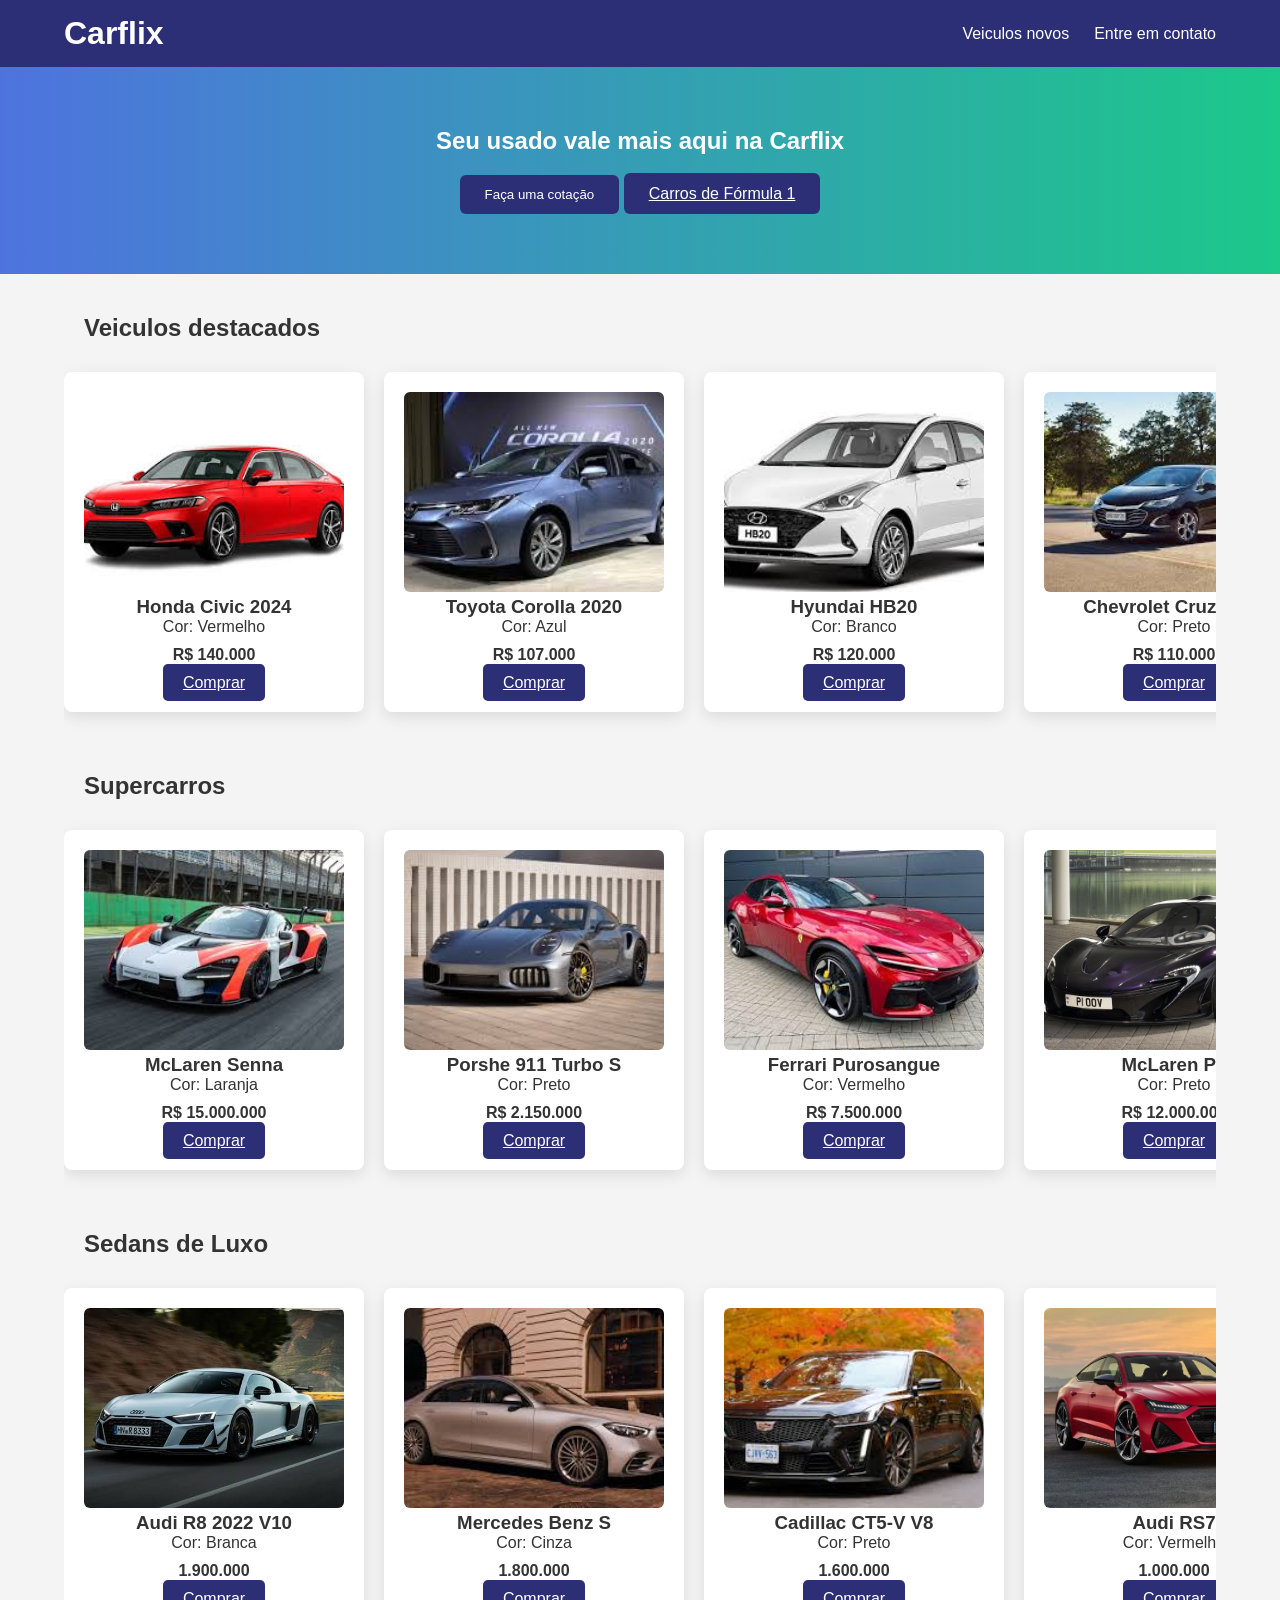
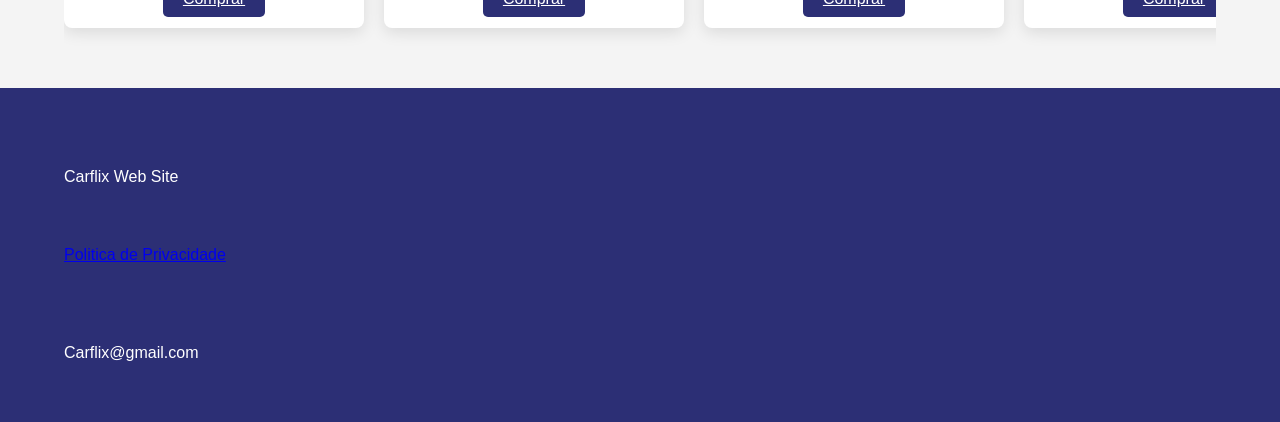
==== commit edddf407: "Add contact email to footer section" ====
--- a/index.html
+++ b/index.html
@@ -183,8 +183,12 @@
         <div class="footer links">
             <a href="#">Politica de Privacidade</a>
         </div>
+
+        <div class="footer links">
+            <p>Carflix@gmail.com</p>
+        </div>
     </div>
 </footer>
 
 </body>
-</html>+</html>
